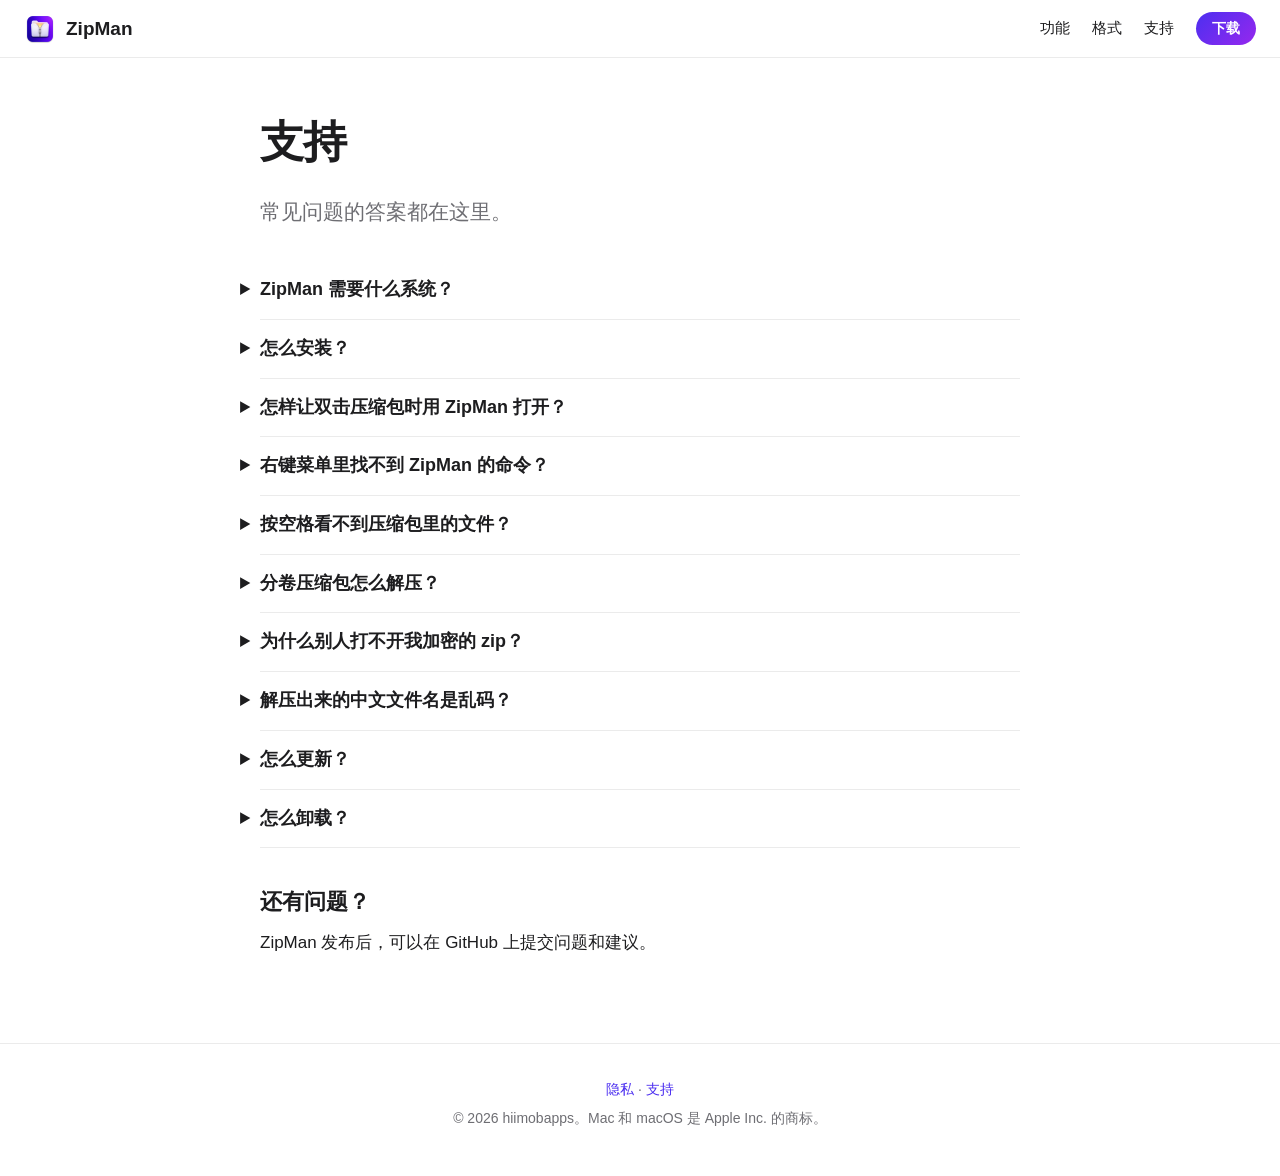
==== support/index.html @ 86505820 "Update the website (d437b42)" ====
<!doctype html>
<html lang="zh-Hans">
  <head>
    <meta charset="utf-8">
    <meta name="viewport" content="width=device-width, initial-scale=1">
    <title>支持 — ZipMan</title>
    <meta name="description" content="常见问题的答案都在这里。">
    <link rel="canonical" href="https://zipman.hiimobapps.cn/support/">
    <meta property="og:type" content="website">
    <meta property="og:url" content="https://zipman.hiimobapps.cn/support/">
    <meta property="og:title" content="支持 — ZipMan">
    <meta property="og:description" content="常见问题的答案都在这里。">
    <meta property="og:image" content="https://zipman.hiimobapps.cn/assets/og.jpg">
    <meta name="twitter:card" content="summary_large_image">
    <meta name="theme-color" content="#4c2ff0">
    <link rel="icon" href="/assets/icon-64.png">
    <link rel="apple-touch-icon" href="/assets/icon-256.png">
    <link rel="stylesheet" href="/assets/style.css">
  </head>
  <body>
    <header class="top">
      <a class="brand" href="/"><img src="/assets/icon-64.png" alt="" width="32" height="32"><span>ZipMan</span></a>
      <nav>
        <a href="/#features">功能</a>
        <a href="/#formats">格式</a>
        <a href="/support/">支持</a>
        <a class="button small" href="/#download">下载</a>
      </nav>
    </header>
    <main>
      <article class="doc">
        <h1>支持</h1>
        <p class="lead">常见问题的答案都在这里。</p>
        <details>
          <summary>ZipMan 需要什么系统？</summary>
          <p>macOS 26 或更高版本，原生支持 Apple 芯片和 Intel 芯片的 Mac。</p>
        </details>
        <details>
          <summary>怎么安装？</summary>
          <p>打开下载的 DMG，把 ZipMan 拖到“应用程序”文件夹。如果直接从 DMG 或“下载”文件夹打开，ZipMan 会提示你把它移到“应用程序”文件夹。</p>
        </details>
        <details>
          <summary>怎样让双击压缩包时用 ZipMan 打开？</summary>
          <p>首次启动的欢迎页里可以直接设置；之后也可以在 ZipMan 的“设置 › Finder”中点“设为默认”。双击时是直接解压还是打开浏览窗口，在“设置 › 通用”中选择。</p>
        </details>
        <details>
          <summary>右键菜单里找不到 ZipMan 的命令？</summary>
          <p>在 ZipMan 的“设置 › Finder”中点“扩展设置…”，在打开的系统设置里启用 ZipMan 的 Finder 扩展。未启用时，这些命令在右键菜单的“快速操作”或“服务”子菜单中。</p>
        </details>
        <details>
          <summary>按空格看不到压缩包里的文件？</summary>
          <p>在“系统设置 › 通用 › 登录项与扩展 › 快速查看”中确认 ZipMan 已打开。文件名经过加密的压缩包无法预览，请在 ZipMan 中输入密码后浏览。</p>
        </details>
        <details>
          <summary>分卷压缩包怎么解压？</summary>
          <p>把所有分卷放在同一个文件夹里，打开其中任意一卷即可，ZipMan 会自动从第一卷开始解压。支持 .part1.rar、.r00、.7z.001、.zip.001、.z01 等命名方式。</p>
        </details>
        <details>
          <summary>为什么别人打不开我加密的 zip？</summary>
          <p>系统的“归档实用工具”和 Windows 资源管理器都打不开 AES-256 加密的 zip，需要用 ZipMan、7-Zip 等工具。需要兼容时，压缩时把“加密方式”选为 ZipCrypto（安全性较低）。分卷 zip（.zip.001…）同样需要 ZipMan、7-Zip 或 Keka 才能打开。</p>
        </details>
        <details>
          <summary>解压出来的中文文件名是乱码？</summary>
          <p>ZipMan 会自动识别 Windows 上常见的 GBK 编码文件名。如果仍然出现乱码，请向我们反馈，方便的话附上压缩包的来源或文件列表。</p>
        </details>
        <details>
          <summary>怎么更新？</summary>
          <p>ZipMan 会自动检查更新，也可以在菜单“ZipMan › 检查更新…”中手动检查。更新选项在“设置 › 关于”中。</p>
        </details>
        <details>
          <summary>怎么卸载？</summary>
          <p>退出 ZipMan，把它从“应用程序”文件夹移到废纸篓。如果曾把它设为默认解压工具，可以在 Finder 中对压缩包“显示简介 › 打开方式”改回其他应用。</p>
        </details>
        <h2>还有问题？</h2>
        <p>ZipMan 发布后，可以在 GitHub 上提交问题和建议。</p>
      </article>
    </main>
    <footer>
      <p><a href="/privacy/">隐私</a> · <a href="/support/">支持</a></p>
      <p class="fine">© 2026 hiimobapps。Mac 和 macOS 是 Apple Inc. 的商标。</p>
    </footer>
  </body>
</html>
---- assets/style.css ----
:root {
  --bg: #ffffff;
  --fg: #1d1d1f;
  --muted: #6e6e73;
  --card: #f5f5f7;
  --line: rgba(0, 0, 0, 0.08);
  --accent: #4c2ff0;
  --accent-2: #9628ee;
  --glow: rgba(76, 47, 240, 0.22);
  color-scheme: light dark;
}

@media (prefers-color-scheme: dark) {
  :root {
    --bg: #101014;
    --fg: #f5f5f7;
    --muted: #a1a1a6;
    --card: #1b1b21;
    --line: rgba(255, 255, 255, 0.1);
    --accent: #8f7bff;
    --glow: rgba(120, 80, 255, 0.3);
  }
}

* { box-sizing: border-box; }

html { scroll-behavior: smooth; }

body {
  margin: 0;
  background: var(--bg);
  color: var(--fg);
  font: 17px/1.65 -apple-system, BlinkMacSystemFont, "SF Pro Text", "PingFang SC", "Hiragino Sans GB",
    "Microsoft YaHei", "Helvetica Neue", Arial, sans-serif;
  -webkit-font-smoothing: antialiased;
}

a { color: var(--accent); text-decoration: none; }
a:hover { text-decoration: underline; }

header.top {
  position: sticky; top: 0; z-index: 10;
  display: flex; align-items: center; justify-content: space-between; gap: 16px;
  padding: 12px 24px;
  background: color-mix(in srgb, var(--bg) 82%, transparent);
  backdrop-filter: saturate(180%) blur(20px);
  -webkit-backdrop-filter: saturate(180%) blur(20px);
  border-bottom: 1px solid var(--line);
}

.brand { display: flex; align-items: center; gap: 10px; color: var(--fg); font-weight: 650; font-size: 19px; }
.brand:hover { text-decoration: none; }

header nav { display: flex; align-items: center; gap: 22px; font-size: 15px; }
header nav a { color: var(--fg); }
header nav a.button { color: #fff; }

main { max-width: 1080px; margin: 0 auto; padding: 0 24px; }

section h2 { font-size: clamp(26px, 3.6vw, 38px); letter-spacing: -0.01em; text-align: center; margin: 0 0 32px; }

.hero { position: relative; text-align: center; padding: 72px 0 72px; scroll-margin-top: 80px; }
.hero::before {
  content: ""; position: absolute; z-index: -1; left: 50%; top: -40px; width: min(900px, 120vw); height: 520px;
  transform: translateX(-50%);
  background:
    radial-gradient(closest-side at 35% 45%, var(--glow), transparent),
    radial-gradient(closest-side at 68% 40%, rgba(150, 40, 238, 0.16), transparent);
  pointer-events: none;
}
.hero .app-icon { filter: drop-shadow(0 14px 28px rgba(52, 22, 214, 0.35)); }
.hero h1 { font-size: clamp(34px, 5.6vw, 58px); line-height: 1.12; letter-spacing: -0.02em; margin: 18px auto 14px; max-width: 14em; }
.lead { font-size: clamp(18px, 2.2vw, 21px); color: var(--muted); max-width: 32em; margin: 0 auto 28px; }

.cta { display: flex; justify-content: center; align-items: center; gap: 22px; flex-wrap: wrap; margin: 0 0 10px; }
.cta .secondary { font-size: 16px; }
.button {
  display: inline-block; padding: 12px 28px; border-radius: 999px;
  background: linear-gradient(135deg, var(--accent), var(--accent-2)); color: #fff; font-weight: 600;
  box-shadow: 0 6px 18px rgba(76, 47, 240, 0.28);
}
.button:hover { text-decoration: none; filter: brightness(1.08); }
.button.small { padding: 5px 16px; font-size: 14px; box-shadow: none; }
.button.disabled { background: var(--card); color: var(--muted); border: 1px solid var(--line); box-shadow: none; }

.fine { color: var(--muted); font-size: 14px; margin: 6px 0; }
.center { text-align: center; }

/* The screenshots keep the windows' transparent rounded corners; drop-shadow follows them. */
.shot { display: block; max-width: 100%; height: auto; filter: drop-shadow(0 22px 40px rgba(30, 10, 110, 0.22)) drop-shadow(0 2px 6px rgba(0, 0, 0, 0.12)); }
.hero-shot { margin: 48px auto 0; }

.formats { padding: 24px 0 64px; scroll-margin-top: 80px; }
.format-groups { display: grid; gap: 18px; max-width: 860px; margin: 0 auto 14px; }
.format-group { display: flex; gap: 18px; align-items: baseline; background: var(--card); border: 1px solid var(--line); border-radius: 18px; padding: 18px 22px; }
.format-group h3 { flex: none; margin: 0; font-size: 16px; color: var(--muted); font-weight: 600; }
.chips { display: flex; flex-wrap: wrap; gap: 8px; margin: 0; padding: 0; list-style: none; }
.chips li {
  font: 600 14px/1 ui-monospace, "SF Mono", Menlo, monospace; letter-spacing: 0.02em;
  padding: 7px 10px; border-radius: 8px; background: var(--bg); border: 1px solid var(--line);
}

.features { padding: 32px 0 72px; scroll-margin-top: 80px; }
.grid { display: grid; grid-template-columns: repeat(auto-fit, minmax(230px, 1fr)); gap: 18px; }
.feature { background: var(--card); border-radius: 18px; padding: 24px; border: 1px solid var(--line); }
.feature .emoji { font-size: 30px; line-height: 1; }
.feature h3 { margin: 14px 0 6px; font-size: 19px; }
.feature p { margin: 0; color: var(--muted); font-size: 15.5px; }

.showcase { display: grid; gap: 88px; padding: 24px 0 88px; }
.showcase-row { display: grid; grid-template-columns: 5fr 7fr; gap: 56px; align-items: center; }
.showcase-row.reverse { grid-template-columns: 7fr 5fr; }
.showcase-row.reverse .showcase-text { order: 2; }
.showcase-row .shot { justify-self: center; }
.showcase-text h2 { text-align: left; font-size: clamp(24px, 3vw, 32px); margin: 0 0 14px; }
.showcase-text p { color: var(--muted); margin: 0 0 12px; }

.details { padding: 0 0 80px; }
.details ul { max-width: 720px; margin: 0 auto; padding-left: 1.2em; color: var(--muted); }
.details li { margin: 8px 0; }

.doc { max-width: 760px; margin: 0 auto; padding: 48px 0 72px; }
.doc h1 { font-size: clamp(32px, 4.6vw, 44px); letter-spacing: -0.02em; margin: 0 0 8px; }
.doc .lead { margin: 16px 0 32px; text-align: left; max-width: none; }
.doc h2 { text-align: left; font-size: 22px; margin: 36px 0 8px; }
.doc p { margin: 0 0 14px; }

details { border-bottom: 1px solid var(--line); padding: 14px 0; }
summary { cursor: pointer; font-weight: 600; font-size: 18px; list-style-position: outside; }
details p { color: var(--muted); margin: 10px 0 2px; }

footer { border-top: 1px solid var(--line); text-align: center; padding: 28px 24px 40px; font-size: 14px; color: var(--muted); }
footer p { margin: 6px 0; }

@media (max-width: 760px) {
  header.top { padding: 10px 16px; }
  header nav { gap: 14px; font-size: 14px; }
  main { padding: 0 16px; }
  .hero { padding-top: 48px; }
  .format-group { flex-direction: column; gap: 10px; }
  .showcase { gap: 64px; }
  .showcase-row, .showcase-row.reverse { grid-template-columns: 1fr; gap: 24px; }
  .showcase-row.reverse .showcase-text { order: 0; }
}

@media (max-width: 420px) {
  header nav a:not(.button) { display: none; }
}
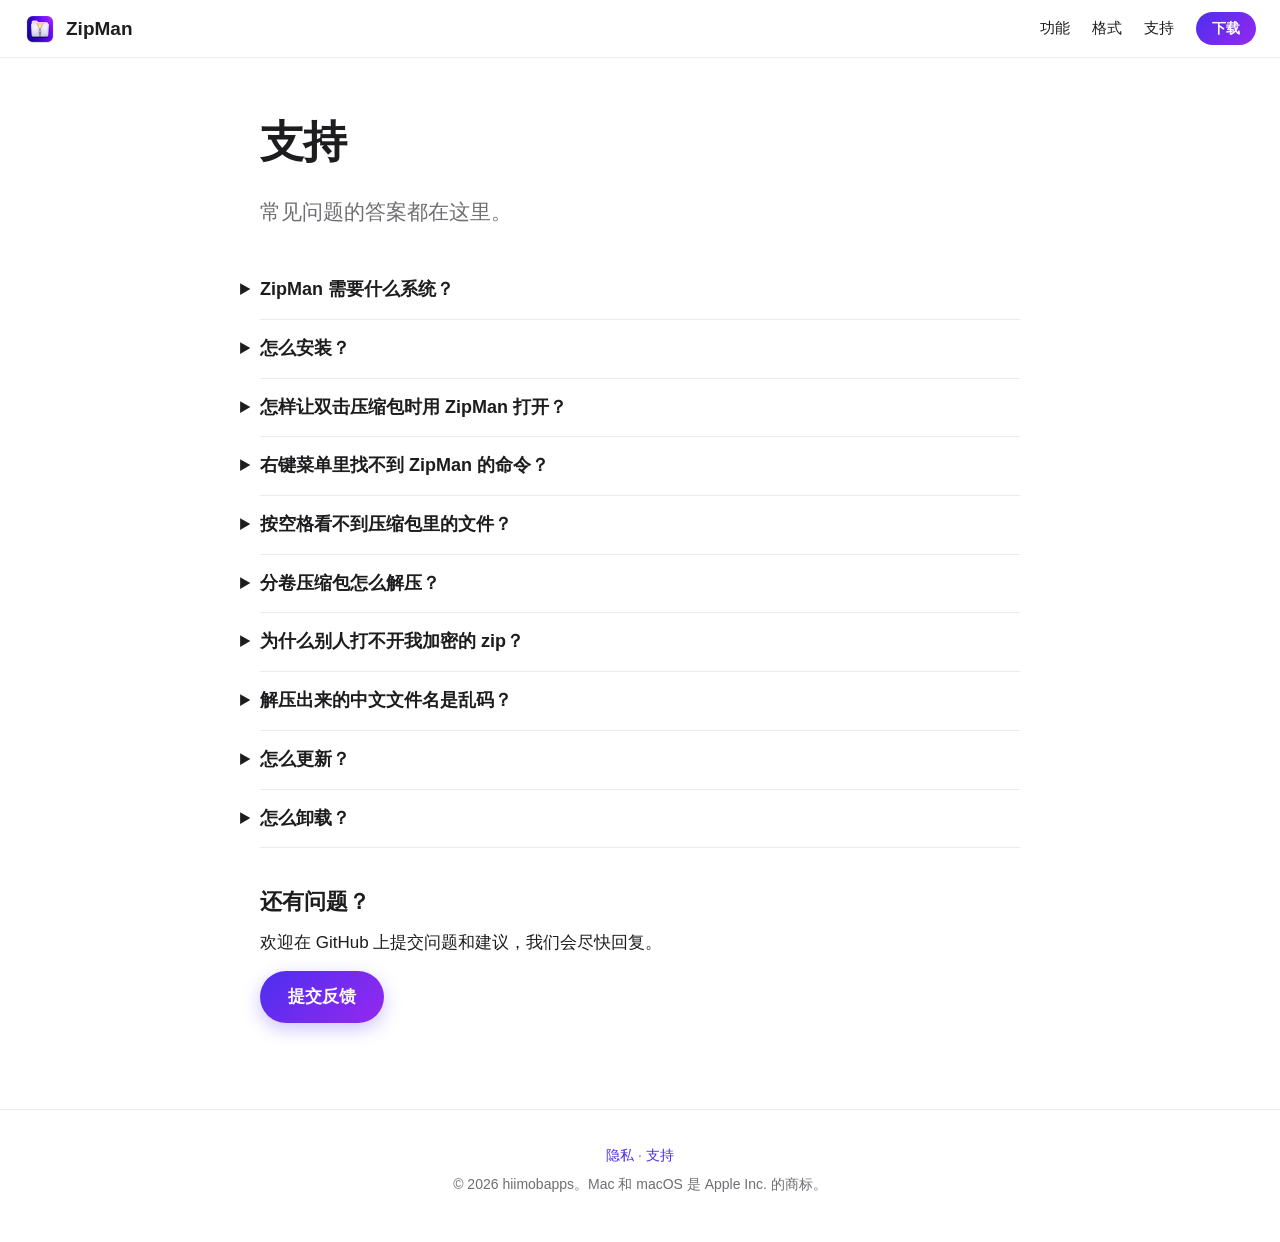
==== commit 9629b561: "Update the website (f5221b1)" ====
--- a/support/index.html
+++ b/support/index.html
@@ -72,7 +72,8 @@
           <p>退出 ZipMan，把它从“应用程序”文件夹移到废纸篓。如果曾把它设为默认解压工具，可以在 Finder 中对压缩包“显示简介 › 打开方式”改回其他应用。</p>
         </details>
         <h2>还有问题？</h2>
-        <p>ZipMan 发布后，可以在 GitHub 上提交问题和建议。</p>
+        <p>欢迎在 GitHub 上提交问题和建议，我们会尽快回复。</p>
+        <p><a class="button" href="https://github.com/glzlaohuai/ZipMan-releases/issues">提交反馈</a></p>
       </article>
     </main>
     <footer>
